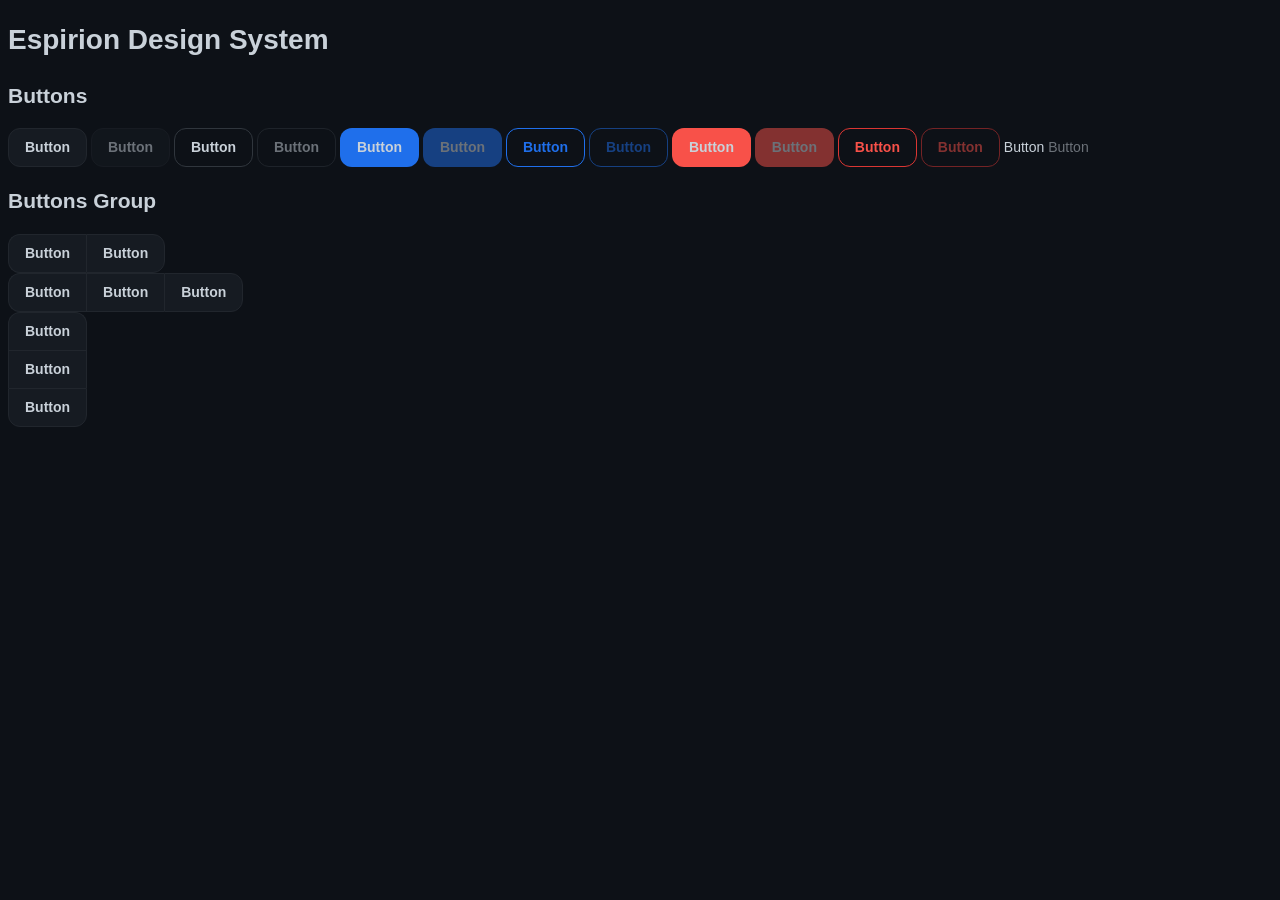
==== src/index.html @ dbdea5f7 "feat: add initial project structure with components and styles This commit introduces the initial pr" ====
<!DOCTYPE html>
<html lang="en">
  <head>
    <meta charset="UTF-8" />
    <meta name="viewport" content="width=device-width, initial-scale=1.0" />
    <title>Document</title>
    <link rel="stylesheet" href="style.css" />
    <script type="module" src="index.js"></script>
  </head>
  <body>
    <h1>Espirion Design System</h1>
    <h2>Buttons</h2>
    <esp-button variant="default">Button</esp-button>
    <esp-button variant="default" disabled>Button</esp-button>
    <esp-button variant="default" appearance="outlined">Button</esp-button>
    <esp-button variant="default" appearance="outlined" disabled
      >Button</esp-button
    >
    <esp-button variant="primary">Button</esp-button>
    <esp-button variant="primary" disabled>Button</esp-button>
    <esp-button variant="primary" appearance="outlined">Button</esp-button>
    <esp-button variant="primary" appearance="outlined" disabled
      >Button</esp-button
    >
    <esp-button variant="danger">Button</esp-button>
    <esp-button variant="danger" disabled>Button</esp-button>
    <esp-button variant="danger" appearance="outlined">Button</esp-button>
    <esp-button variant="danger" appearance="outlined" disabled
      >Button</esp-button
    >
    <esp-button variant="link">Button</esp-button>
    <esp-button variant="link" disabled>Button</esp-button>
    <h2>Buttons Group</h2>
    <esp-button-group orientation="horizontal">
      <esp-button variant="default">Button</esp-button>
      <esp-button variant="default">Button</esp-button>
    </esp-button-group>
    <esp-button-group orientation="horizontal">
      <esp-button variant="default">Button</esp-button>
      <esp-button variant="default">Button</esp-button>
      <esp-button variant="default">Button</esp-button>
    </esp-button-group>
    <esp-button-group orientation="vertical">
      <esp-button variant="default">Button</esp-button>
      <esp-button variant="default">Button</esp-button>
      <esp-button variant="default">Button</esp-button>
    </esp-button-group>
  </body>
</html>
---- src/style.css ----
/* GitHub Dark Theme for Espirion Design System */
:root {
  /* ===== Colors ===== */
  --esp-color-background: #0d1117; /* Canvas background */
  --esp-color-surface: #161b22; /* Surface cards/panels */
  --esp-color-text-primary: #c9d1d9; /* Primary text */
  --esp-color-text-secondary: #8b949e; /* Secondary text */
  --esp-color-text-placeholder: #484f58; /* Placeholder text */
  --esp-color-text-disabled: #484f58; /* Disabled text */
  --esp-color-primary: #1f6feb;
  --esp-color-error: #f85149;
  --esp-color-warning: #d29922;
  --esp-color-success: #238636;
  --esp-color-info: #58a6ff;
  --esp-color-border-default: #30363d;
  --esp-color-border-muted: #21262d;
  --esp-color-border-subtle: #161b22;
  --esp-color-border-primary: #1f6feb;
  --esp-color-border-danger: #da3633;
  --esp-color-border-success: #238636;
  --esp-color-border-warning: #9e6a03;
  --esp-color-border-info: #58a6ff;

  /* ===== Typography ===== */
  --esp-font-family: -apple-system, BlinkMacSystemFont, "Segoe UI", Helvetica,
    Arial, sans-serif;
  --esp-font-size-base: 14px;
  --esp-font-size-sm: 12px;
  --esp-font-size-lg: 18px;
  --esp-font-weight-normal: 400;
  --esp-font-weight-semibold: 600;
  --esp-line-height-base: 1.5;

  /* ===== Spacing ===== */
  --esp-spacing-xs: 4px;
  --esp-spacing-sm: 8px;
  --esp-spacing-md: 16px;
  --esp-spacing-lg: 24px;
  --esp-spacing-xl: 32px;

  /* ===== Borders & Radius ===== */
  --esp-border-radius-full: 624.9375rem; /* For pill-shaped elements */
  --esp-border-radius-lg: 0.75rem;
  --esp-border-radius-md: 0.375rem;
  --esp-border-radius-sm: 0.1875rem;

  --esp-border-width-thick: 0.125rem;
  --esp-border-width-thicker: 0.25rem;
  --esp-border-width-thin: 0.0625rem;

  --esp-outline-offset: -0.125rem;
  --esp-outline-width: 0.125rem;

  --esp-border-style: solid;

  /* ===== Shadows ===== */
  --esp-shadow-sm: 0 1px 0 rgb(27 31 36 / 0.04);
  --esp-shadow-md: 0 3px 6px rgb(140 149 159 / 0.15);
  --esp-shadow-lg: 0 8px 24px rgb(140 149 159 / 0.2);
}

body {
  background-color: var(--esp-color-background);
  color: var(--esp-color-text-primary);
  font-family: var(--esp-font-family);
  font-size: var(--esp-font-size-base);
  font-weight: var(--esp-font-weight-semibold);
  line-height: var(--esp-line-height-base);
}
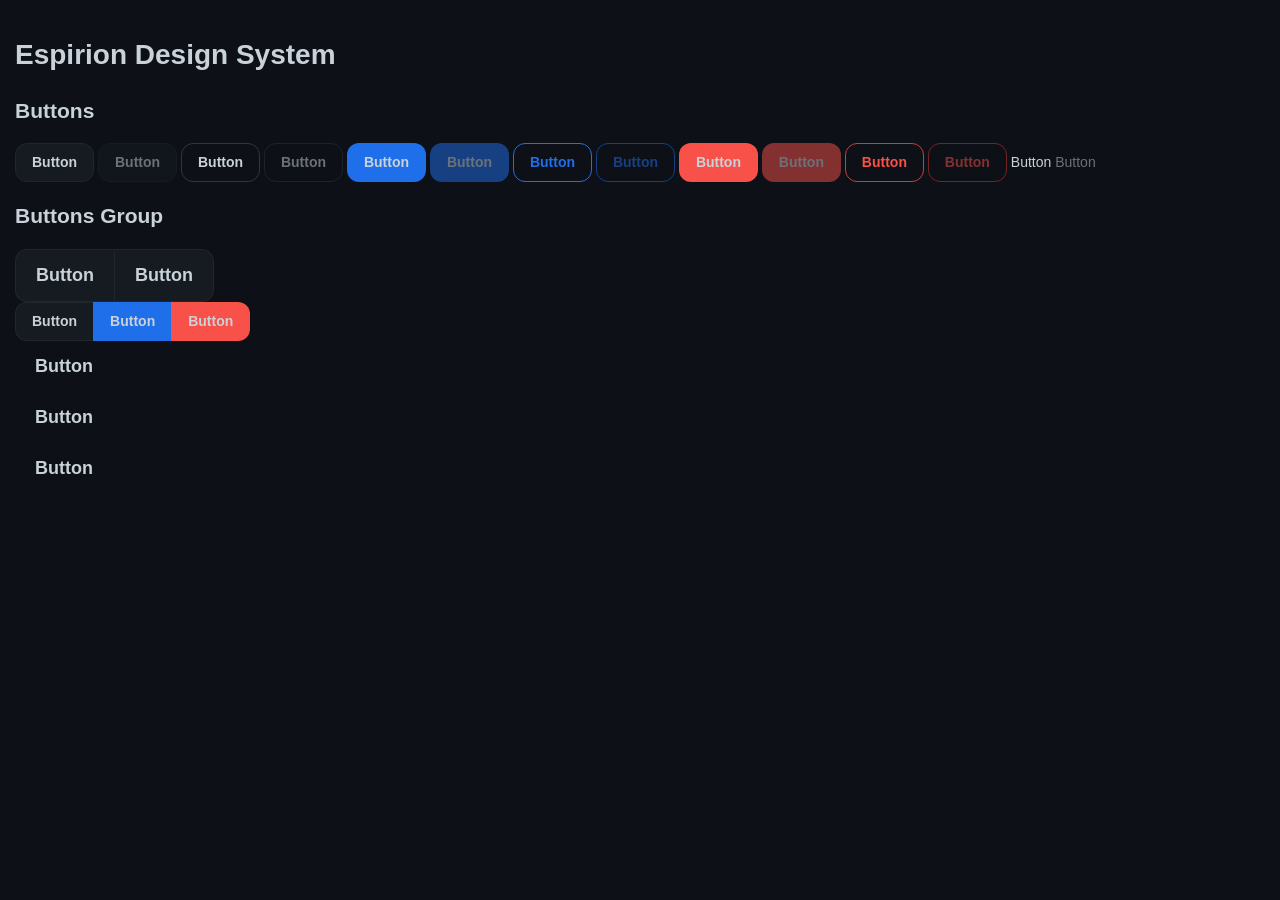
==== commit 39707e61: "style: adjust body styling and update button group attributes Update the body CSS to include margin " ====
--- a/src/index.html
+++ b/src/index.html
@@ -31,19 +31,19 @@
     <esp-button variant="link">Button</esp-button>
     <esp-button variant="link" disabled>Button</esp-button>
     <h2>Buttons Group</h2>
-    <esp-button-group orientation="horizontal">
+    <esp-button-group orientation="horizontal" size="lg">
       <esp-button variant="default">Button</esp-button>
       <esp-button variant="default">Button</esp-button>
     </esp-button-group>
     <esp-button-group orientation="horizontal">
       <esp-button variant="default">Button</esp-button>
-      <esp-button variant="default">Button</esp-button>
-      <esp-button variant="default">Button</esp-button>
+      <esp-button variant="primary">Button</esp-button>
+      <esp-button variant="danger">Button</esp-button>
     </esp-button-group>
-    <esp-button-group orientation="vertical">
-      <esp-button variant="default">Button</esp-button>
-      <esp-button variant="default">Button</esp-button>
-      <esp-button variant="default">Button</esp-button>
+    <esp-button-group orientation="vertical" size="lg" class="my-0">
+      <esp-button>Button</esp-button>
+      <esp-button>Button</esp-button>
+      <esp-button>Button</esp-button>
     </esp-button-group>
   </body>
 </html>
--- a/src/style.css
+++ b/src/style.css
@@ -66,4 +66,6 @@
   font-size: var(--esp-font-size-base);
   font-weight: var(--esp-font-weight-semibold);
   line-height: var(--esp-line-height-base);
-}
+  margin: 0px;
+  padding: 15px;
+}
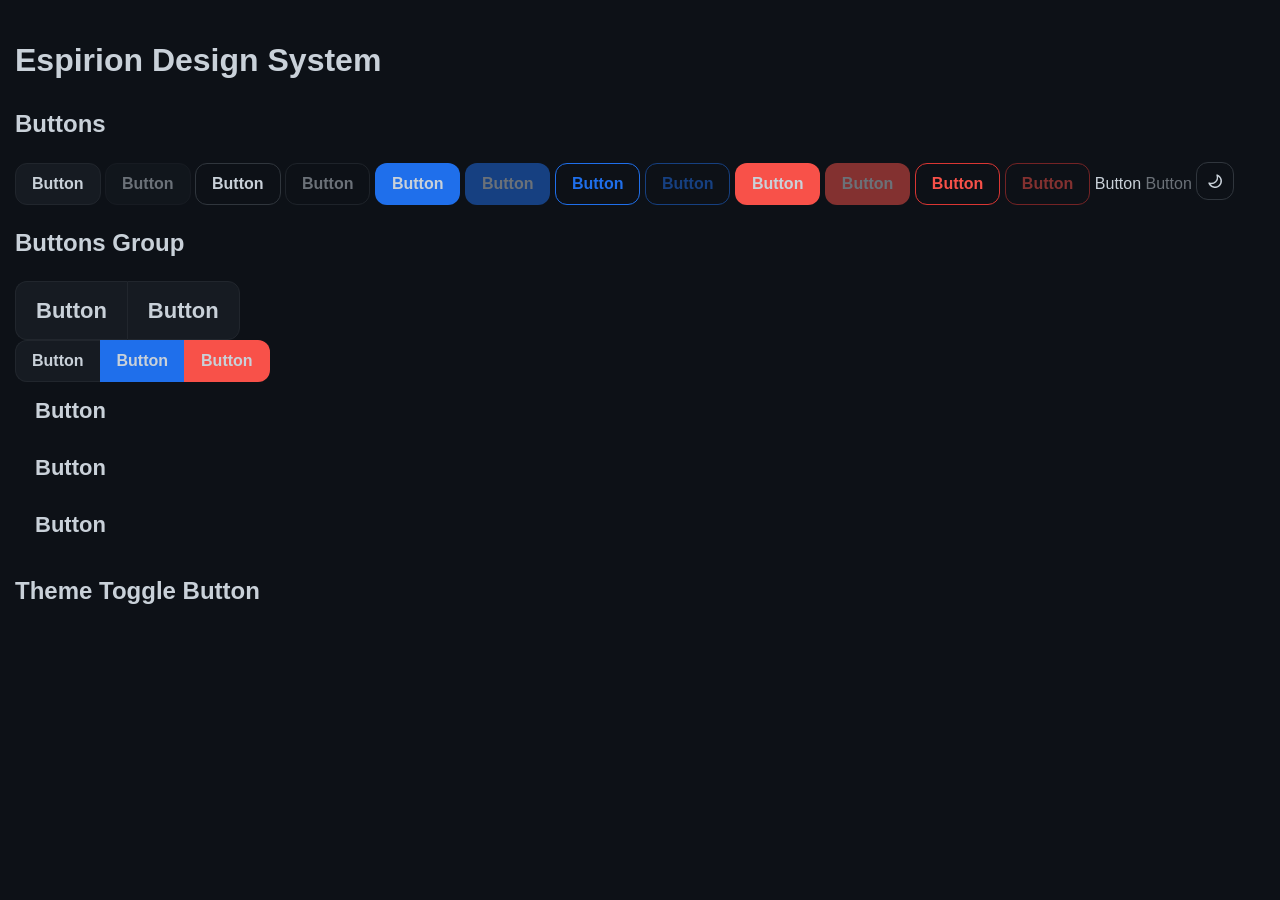
==== commit 269fd5ea: "feat: add theme toggle and update button styles Introduce theme toggle functionality and update butt" ====
--- a/src/index.html
+++ b/src/index.html
@@ -1,49 +1,72 @@
 <!DOCTYPE html>
-<html lang="en">
-  <head>
-    <meta charset="UTF-8" />
-    <meta name="viewport" content="width=device-width, initial-scale=1.0" />
-    <title>Document</title>
-    <link rel="stylesheet" href="style.css" />
-    <script type="module" src="index.js"></script>
-  </head>
-  <body>
-    <h1>Espirion Design System</h1>
-    <h2>Buttons</h2>
+<html lang="en" data-theme="github-dark">
+
+<head>
+  <meta charset="UTF-8" />
+  <meta name="viewport" content="width=device-width, initial-scale=1.0" />
+  <title>Document</title>
+  <link rel="stylesheet" href="style.css" />
+  <script type="module" src="index.js"></script>
+</head>
+
+<body>
+  <h1>Espirion Design System</h1>
+
+  <h2>Buttons</h2>
+  <esp-button variant="default">
+    Button
+    <esp-tooltip>Button</esp-tooltip>
+  </esp-button>
+  <esp-button variant="default" disabled>Button</esp-button>
+  <esp-button variant="default" appearance="outlined">Button<esp-tooltip
+      position="right">Button</esp-tooltip></esp-button>
+  <esp-button variant="default" appearance="outlined" disabled>Button<esp-tooltip
+      position="right">Button</esp-tooltip></esp-button>
+  <esp-button variant="primary">Button</esp-button>
+  <esp-button variant="primary" disabled>Button</esp-button>
+  <esp-button variant="primary" appearance="outlined">Button</esp-button>
+  <esp-button variant="primary" appearance="outlined" disabled>Button</esp-button>
+  <esp-button variant="danger">Button</esp-button>
+  <esp-button variant="danger" disabled>Button</esp-button>
+  <esp-button variant="danger" appearance="outlined">Button</esp-button>
+  <esp-button variant="danger" appearance="outlined" disabled>Button</esp-button>
+  <esp-button variant="link">Button <esp-tooltip position="bottom">Button</esp-tooltip></esp-button>
+  <esp-button variant="link" disabled>Button</esp-button>
+  <esp-button variant="default" class="p-2" appearance="outlined" id="theme-toggle">
+    <esp-icon name="moon"></esp-icon>
+    <!-- <esp-icon name="moon"></esp-icon> -->
+  </esp-button>
+
+  <h2>Buttons Group</h2>
+  <esp-button-group orientation="horizontal" size="lg">
     <esp-button variant="default">Button</esp-button>
-    <esp-button variant="default" disabled>Button</esp-button>
-    <esp-button variant="default" appearance="outlined">Button</esp-button>
-    <esp-button variant="default" appearance="outlined" disabled
-      >Button</esp-button
-    >
+    <esp-button variant="default">Button</esp-button>
+  </esp-button-group>
+  <esp-button-group orientation="horizontal">
+    <esp-button variant="default">Button</esp-button>
     <esp-button variant="primary">Button</esp-button>
-    <esp-button variant="primary" disabled>Button</esp-button>
-    <esp-button variant="primary" appearance="outlined">Button</esp-button>
-    <esp-button variant="primary" appearance="outlined" disabled
-      >Button</esp-button
-    >
     <esp-button variant="danger">Button</esp-button>
-    <esp-button variant="danger" disabled>Button</esp-button>
-    <esp-button variant="danger" appearance="outlined">Button</esp-button>
-    <esp-button variant="danger" appearance="outlined" disabled
-      >Button</esp-button
-    >
-    <esp-button variant="link">Button</esp-button>
-    <esp-button variant="link" disabled>Button</esp-button>
-    <h2>Buttons Group</h2>
-    <esp-button-group orientation="horizontal" size="lg">
-      <esp-button variant="default">Button</esp-button>
-      <esp-button variant="default">Button</esp-button>
-    </esp-button-group>
-    <esp-button-group orientation="horizontal">
-      <esp-button variant="default">Button</esp-button>
-      <esp-button variant="primary">Button</esp-button>
-      <esp-button variant="danger">Button</esp-button>
-    </esp-button-group>
-    <esp-button-group orientation="vertical" size="lg" class="my-0">
-      <esp-button>Button</esp-button>
-      <esp-button>Button</esp-button>
-      <esp-button>Button</esp-button>
-    </esp-button-group>
-  </body>
-</html>
+  </esp-button-group>
+  <esp-button-group orientation="vertical" size="lg" class="my-0">
+    <esp-button>Button</esp-button>
+    <esp-button>Button</esp-button>
+    <esp-button>Button</esp-button>
+  </esp-button-group>
+
+  <h2>Theme Toggle Button</h2>
+  <esp-theme-toggle></esp-theme-toggle>
+
+  <script>
+    const toggleButton = document.getElementById('theme-toggle');
+    const toggleButtonIcon = toggleButton.querySelector("esp-icon");
+    toggleButton.addEventListener("toggle", (event) => {
+      const root = document.documentElement;
+      const isDark = root.getAttribute('data-theme') === 'github-dark';
+
+      root.setAttribute('data-theme', isDark ? 'github-light' : 'github-dark');
+      toggleButtonIcon.setAttribute('name', isDark ? 'sun' : 'moon');
+    });
+  </script>
+</body>
+
+</html>
--- a/src/style.css
+++ b/src/style.css
@@ -1,10 +1,10 @@
 /* GitHub Dark Theme for Espirion Design System */
-:root {
+:root[data-theme="github-dark"] {
   /* ===== Colors ===== */
   --esp-color-background: #0d1117; /* Canvas background */
   --esp-color-surface: #161b22; /* Surface cards/panels */
   --esp-color-text-primary: #c9d1d9; /* Primary text */
-  --esp-color-text-secondary: #8b949e; /* Secondary text */
+  --esp-color-text-secondary: #c9d1d9; /* Secondary text */
   --esp-color-text-placeholder: #484f58; /* Placeholder text */
   --esp-color-text-disabled: #484f58; /* Disabled text */
   --esp-color-primary: #1f6feb;
@@ -14,7 +14,6 @@
   --esp-color-info: #58a6ff;
   --esp-color-border-default: #30363d;
   --esp-color-border-muted: #21262d;
-  --esp-color-border-subtle: #161b22;
   --esp-color-border-primary: #1f6feb;
   --esp-color-border-danger: #da3633;
   --esp-color-border-success: #238636;
@@ -24,9 +23,68 @@
   /* ===== Typography ===== */
   --esp-font-family: -apple-system, BlinkMacSystemFont, "Segoe UI", Helvetica,
     Arial, sans-serif;
-  --esp-font-size-base: 14px;
-  --esp-font-size-sm: 12px;
-  --esp-font-size-lg: 18px;
+  --esp-font-size-base: 16px;
+  --esp-font-size-sm: 14px;
+  --esp-font-size-lg: 22px;
+  --esp-font-weight-normal: 400;
+  --esp-font-weight-semibold: 600;
+  --esp-line-height-base: 1.5;
+
+  /* ===== Spacing ===== */
+  --esp-spacing-xs: 4px;
+  --esp-spacing-sm: 8px;
+  --esp-spacing-md: 16px;
+  --esp-spacing-lg: 24px;
+  --esp-spacing-xl: 32px;
+
+  /* ===== Borders & Radius ===== */
+  --esp-border-radius-full: 624.9375rem; /* For pill-shaped elements */
+  --esp-border-radius-lg: 0.75rem;
+  --esp-border-radius-md: 0.375rem;
+  --esp-border-radius-sm: 0.1875rem;
+
+  --esp-border-width-thick: 0.125rem;
+  --esp-border-width-thicker: 0.25rem;
+  --esp-border-width-thin: 0.0625rem;
+
+  --esp-outline-offset: -0.125rem;
+  --esp-outline-width: 0.125rem;
+
+  --esp-border-style: solid;
+
+  /* ===== Shadows ===== */
+  --esp-shadow-sm: 0 1px 0 rgb(27 31 36 / 0.04);
+  --esp-shadow-md: 0 3px 6px rgb(140 149 159 / 0.15);
+  --esp-shadow-lg: 0 8px 24px rgb(140 149 159 / 0.2);
+}
+
+:root[data-theme="github-light"] {
+  /* ===== Colors ===== */
+  --esp-color-background: #ffffff; /* Canvas background */
+  --esp-color-surface: #f6f8fa; /* Surface cards/panels */
+  --esp-color-text-primary: #24292f; /* Primary text */
+  --esp-color-text-secondary: #f6f8fa; /* Secondary text */
+  --esp-color-text-placeholder: #959da5; /* Placeholder text */
+  --esp-color-text-disabled: #d1d5da; /* Disabled text */
+  --esp-color-primary: #1f6feb;
+  --esp-color-error: #d73a49;
+  --esp-color-warning: #ffae42;
+  --esp-color-success: #238636;
+  --esp-color-info: #58a6ff;
+  --esp-color-border-default: #d0d7de;
+  --esp-color-border-muted: #e1e4e8;
+  --esp-color-border-primary: #1f6feb;
+  --esp-color-border-danger: #d73a49;
+  --esp-color-border-warning: #ffae42;
+  --esp-color-border-success: #238636;
+  --esp-color-border-info: #58a6ff;
+
+  /* ===== Typography ===== */
+  --esp-font-family: -apple-system, BlinkMacSystemFont, "Segoe UI", Helvetica,
+    Arial, sans-serif;
+  --esp-font-size-base: 16px;
+  --esp-font-size-sm: 14px;
+  --esp-font-size-lg: 22px;
   --esp-font-weight-normal: 400;
   --esp-font-weight-semibold: 600;
   --esp-line-height-base: 1.5;
@@ -68,4 +126,8 @@
   line-height: var(--esp-line-height-base);
   margin: 0px;
   padding: 15px;
-}+}
+
+.p-2 {
+  padding: 10px;
+}
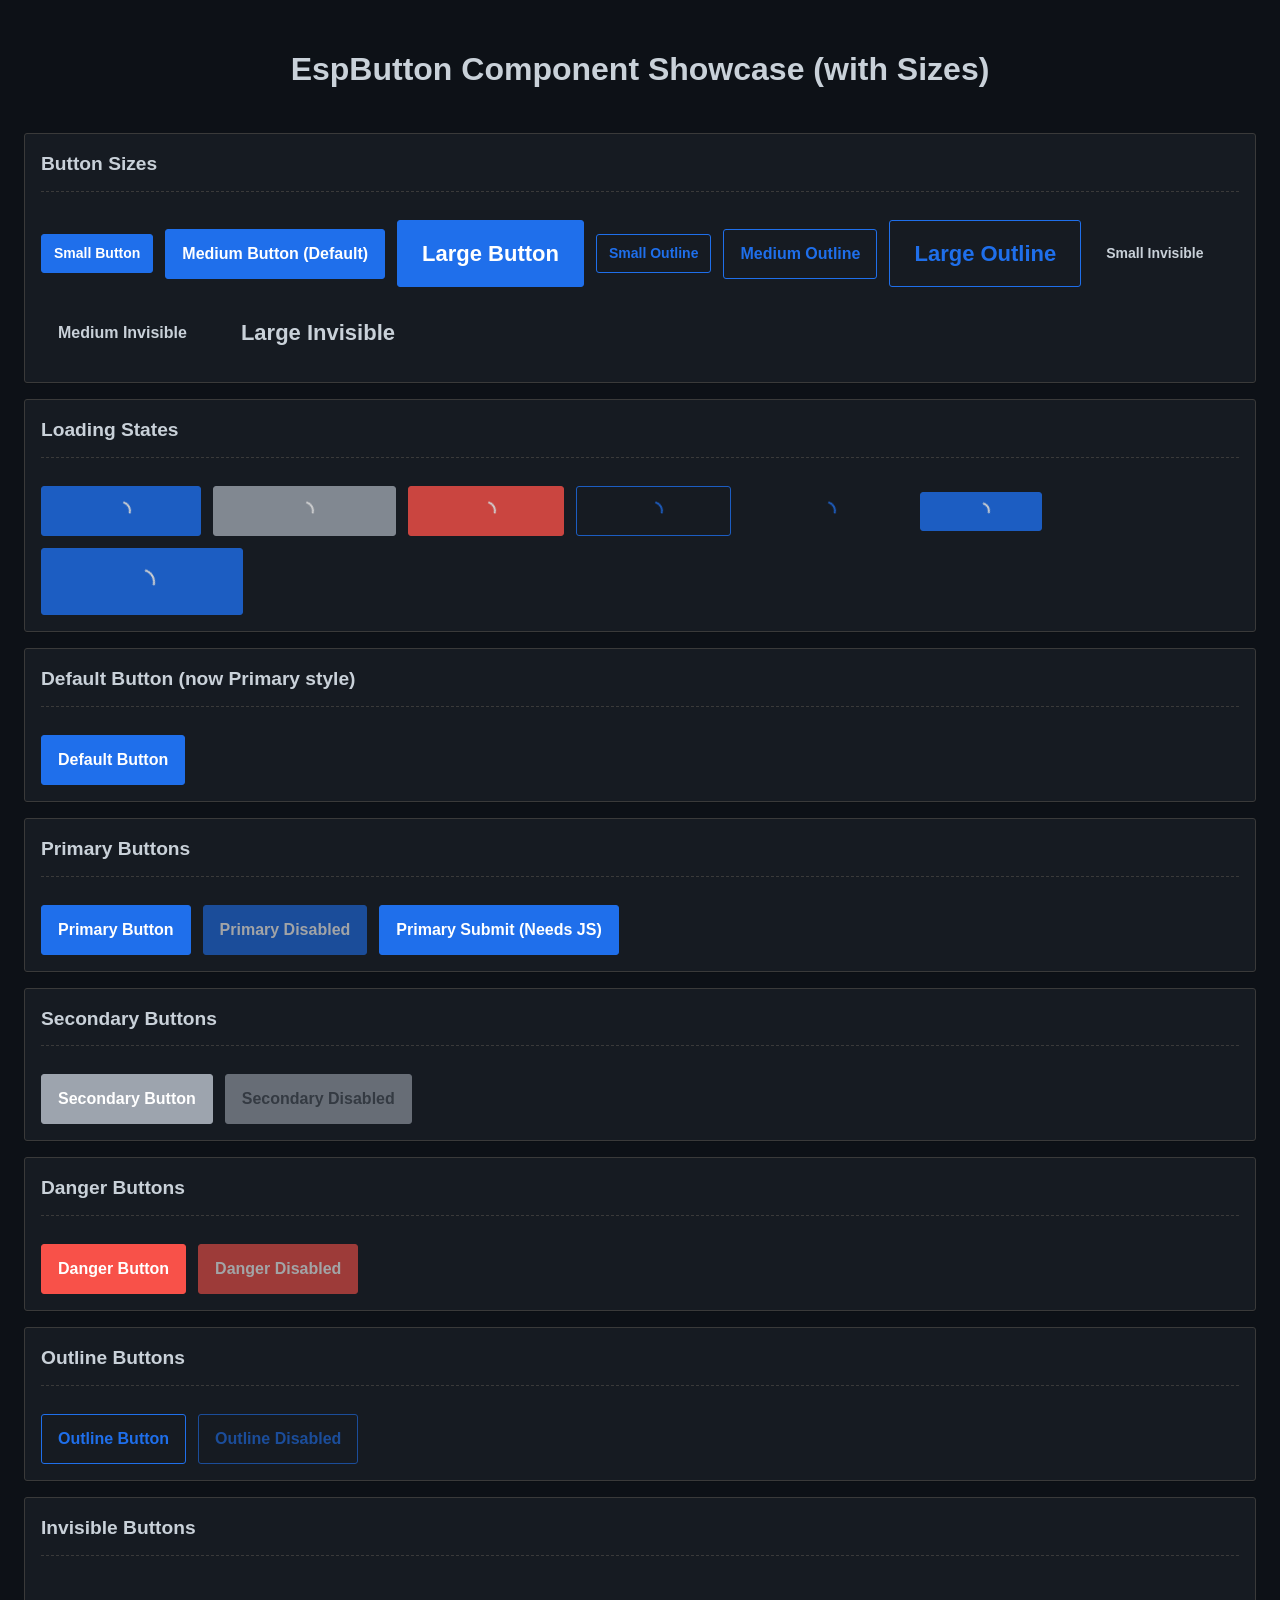
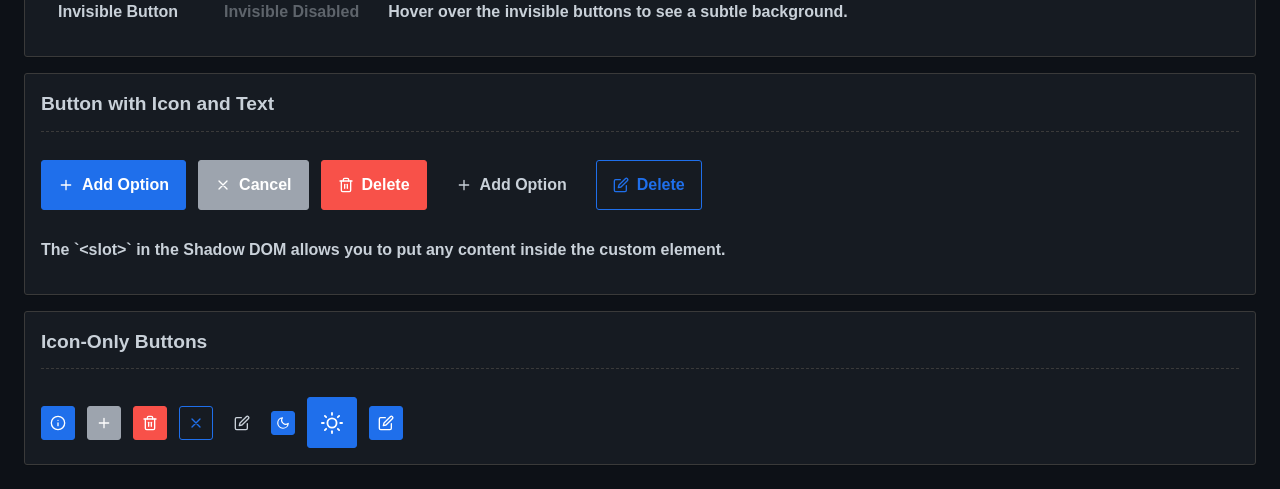
==== commit 68459777: "refactor: remove unused components and update index.html for improved button showcase" ====
--- a/src/index.html
+++ b/src/index.html
@@ -1,72 +1,166 @@
 <!DOCTYPE html>
-<html lang="en" data-theme="github-dark">
+<html lang="en">
+  <head>
+    <meta charset="UTF-8" />
+    <meta name="viewport" content="width=device-width, initial-scale=1.0" />
+    <title>EspButton Component Showcase (with Sizes)</title>
+    <link rel="stylesheet" href="style.css" />
+    <style>
+      body {
+        font-family: var(--esp-font-family);
+        padding: var(--esp-spacing-lg);
+        display: flex;
+        flex-direction: column;
+        gap: var(--esp-spacing-md);
+        background-color: var(--esp-color-background);
+      }
+      h1 {
+        color: var(--esp-color-text);
+        margin-bottom: var(--esp-spacing-lg);
+        text-align: center;
+      }
+      section {
+        background-color: var(--esp-color-surface);
+        border: 1px solid var(--esp-color-border);
+        padding: var(--esp-spacing-md);
+        border-radius: var(--esp-border-radius-sm);
+        display: flex;
+        gap: var(--esp-spacing-sm);
+        align-items: center;
+        flex-wrap: wrap;
+        box-shadow: var(--esp-shadow-sm);
+      }
+      section h2 {
+        width: 100%;
+        margin-top: 0;
+        color: var(--esp-color-text);
+        font-size: 1.2rem;
+        border-bottom: 1px dashed var(--esp-color-border);
+        padding-bottom: var(--esp-spacing-sm);
+        margin-bottom: var(--esp-spacing-md);
+      }
+    </style>
+  </head>
+  <body data-theme="dark">
+    <h1>EspButton Component Showcase (with Sizes)</h1>
 
-<head>
-  <meta charset="UTF-8" />
-  <meta name="viewport" content="width=device-width, initial-scale=1.0" />
-  <title>Document</title>
-  <link rel="stylesheet" href="style.css" />
-  <script type="module" src="index.js"></script>
-</head>
+    <section>
+      <h2>Button Sizes</h2>
+      <esp-button size="small">Small Button</esp-button>
+      <esp-button>Medium Button (Default)</esp-button>
+      <esp-button size="large">Large Button</esp-button>
+      <esp-button size="small" variant="outline">Small Outline</esp-button>
+      <esp-button variant="outline">Medium Outline</esp-button>
+      <esp-button size="large" variant="outline">Large Outline</esp-button>
+      <esp-button size="small" variant="invisible">Small Invisible</esp-button>
+      <esp-button variant="invisible">Medium Invisible</esp-button>
+      <esp-button size="large" variant="invisible">Large Invisible</esp-button>
+    </section>
 
-<body>
-  <h1>Espirion Design System</h1>
+    <section>
+      <h2>Loading States</h2>
+      <esp-button loading>Loading Primary</esp-button>
+      <esp-button loading variant="secondary">Loading Secondary</esp-button>
+      <esp-button loading variant="danger">Loading Danger</esp-button>
+      <esp-button loading variant="outline">Loading Outline</esp-button>
+      <esp-button loading variant="invisible">Loading Invisible</esp-button>
+      <esp-button loading size="small">Loading Small</esp-button>
+      <esp-button loading size="large">Loading Large</esp-button>
+    </section>
 
-  <h2>Buttons</h2>
-  <esp-button variant="default">
-    Button
-    <esp-tooltip>Button</esp-tooltip>
-  </esp-button>
-  <esp-button variant="default" disabled>Button</esp-button>
-  <esp-button variant="default" appearance="outlined">Button<esp-tooltip
-      position="right">Button</esp-tooltip></esp-button>
-  <esp-button variant="default" appearance="outlined" disabled>Button<esp-tooltip
-      position="right">Button</esp-tooltip></esp-button>
-  <esp-button variant="primary">Button</esp-button>
-  <esp-button variant="primary" disabled>Button</esp-button>
-  <esp-button variant="primary" appearance="outlined">Button</esp-button>
-  <esp-button variant="primary" appearance="outlined" disabled>Button</esp-button>
-  <esp-button variant="danger">Button</esp-button>
-  <esp-button variant="danger" disabled>Button</esp-button>
-  <esp-button variant="danger" appearance="outlined">Button</esp-button>
-  <esp-button variant="danger" appearance="outlined" disabled>Button</esp-button>
-  <esp-button variant="link">Button <esp-tooltip position="bottom">Button</esp-tooltip></esp-button>
-  <esp-button variant="link" disabled>Button</esp-button>
-  <esp-button variant="default" class="p-2" appearance="outlined" id="theme-toggle">
-    <esp-icon name="moon"></esp-icon>
-    <!-- <esp-icon name="moon"></esp-icon> -->
-  </esp-button>
+    <section>
+      <h2>Default Button (now Primary style)</h2>
+      <esp-button>Default Button</esp-button>
+    </section>
 
-  <h2>Buttons Group</h2>
-  <esp-button-group orientation="horizontal" size="lg">
-    <esp-button variant="default">Button</esp-button>
-    <esp-button variant="default">Button</esp-button>
-  </esp-button-group>
-  <esp-button-group orientation="horizontal">
-    <esp-button variant="default">Button</esp-button>
-    <esp-button variant="primary">Button</esp-button>
-    <esp-button variant="danger">Button</esp-button>
-  </esp-button-group>
-  <esp-button-group orientation="vertical" size="lg" class="my-0">
-    <esp-button>Button</esp-button>
-    <esp-button>Button</esp-button>
-    <esp-button>Button</esp-button>
-  </esp-button-group>
+    <section>
+      <h2>Primary Buttons</h2>
+      <esp-button variant="primary">Primary Button</esp-button>
+      <esp-button variant="primary" disabled>Primary Disabled</esp-button>
+      <esp-button variant="primary" type="submit"
+        >Primary Submit (Needs JS)</esp-button
+      >
+    </section>
 
-  <h2>Theme Toggle Button</h2>
-  <esp-theme-toggle></esp-theme-toggle>
+    <section>
+      <h2>Secondary Buttons</h2>
+      <esp-button variant="secondary">Secondary Button</esp-button>
+      <esp-button variant="secondary" disabled>Secondary Disabled</esp-button>
+    </section>
 
-  <script>
-    const toggleButton = document.getElementById('theme-toggle');
-    const toggleButtonIcon = toggleButton.querySelector("esp-icon");
-    toggleButton.addEventListener("toggle", (event) => {
-      const root = document.documentElement;
-      const isDark = root.getAttribute('data-theme') === 'github-dark';
+    <section>
+      <h2>Danger Buttons</h2>
+      <esp-button variant="danger">Danger Button</esp-button>
+      <esp-button variant="danger" disabled>Danger Disabled</esp-button>
+    </section>
 
-      root.setAttribute('data-theme', isDark ? 'github-light' : 'github-dark');
-      toggleButtonIcon.setAttribute('name', isDark ? 'sun' : 'moon');
-    });
-  </script>
-</body>
+    <section>
+      <h2>Outline Buttons</h2>
+      <esp-button variant="outline">Outline Button</esp-button>
+      <esp-button variant="outline" disabled>Outline Disabled</esp-button>
+    </section>
 
-</html>+    <section>
+      <h2>Invisible Buttons</h2>
+      <esp-button variant="invisible">Invisible Button</esp-button>
+      <esp-button variant="invisible" disabled>Invisible Disabled</esp-button>
+      <p>Hover over the invisible buttons to see a subtle background.</p>
+    </section>
+
+    <section>
+      <h2>Button with Icon and Text</h2>
+      <esp-button variant="primary">
+        <esp-icon name="plus"></esp-icon> Add Option
+      </esp-button>
+      <esp-button variant="secondary">
+        <esp-icon name="cancel"></esp-icon> Cancel
+      </esp-button>
+      <esp-button variant="danger">
+        <esp-icon name="trash"></esp-icon> Delete
+      </esp-button>
+      <esp-button variant="invisible">
+        <esp-icon name="plus"></esp-icon> Add Option
+      </esp-button>
+      <esp-button variant="outline">
+        <esp-icon name="edit"></esp-icon>
+        Delete
+      </esp-button>
+
+      <p>
+        The `&lt;slot&gt;` in the Shadow DOM allows you to put any content
+        inside the custom element.
+      </p>
+    </section>
+
+    <section>
+      <h2>Icon-Only Buttons</h2>
+      <esp-button>
+        <esp-icon name="info" aria-label="Information"></esp-icon>
+      </esp-button>
+      <esp-button variant="secondary">
+        <esp-icon name="plus"></esp-icon>
+      </esp-button>
+      <esp-button variant="danger">
+        <esp-icon name="trash"></esp-icon>
+      </esp-button>
+      <esp-button variant="outline">
+        <esp-icon name="cancel"></esp-icon>
+      </esp-button>
+      <esp-button variant="invisible">
+        <esp-icon name="edit"></esp-icon>
+      </esp-button>
+      <esp-button size="small">
+        <esp-icon name="moon"></esp-icon>
+      </esp-button>
+      <esp-button size="large">
+        <esp-icon name="sun"></esp-icon>
+      </esp-button>
+      <esp-button>
+        <esp-icon name="edit"></esp-icon>
+      </esp-button>
+    </section>
+
+    <script type="module" src="../src/components/esp-button.js"></script>
+    <script type="module" src="../src/components/esp-icon.js"></script>
+  </body>
+</html>
--- a/src/style.css
+++ b/src/style.css
@@ -1,24 +1,27 @@
-/* GitHub Dark Theme for Espirion Design System */
-:root[data-theme="github-dark"] {
-  /* ===== Colors ===== */
-  --esp-color-background: #0d1117; /* Canvas background */
-  --esp-color-surface: #161b22; /* Surface cards/panels */
-  --esp-color-text-primary: #c9d1d9; /* Primary text */
-  --esp-color-text-secondary: #c9d1d9; /* Secondary text */
-  --esp-color-text-placeholder: #484f58; /* Placeholder text */
-  --esp-color-text-disabled: #484f58; /* Disabled text */
-  --esp-color-primary: #1f6feb;
-  --esp-color-error: #f85149;
-  --esp-color-warning: #d29922;
-  --esp-color-success: #238636;
-  --esp-color-info: #58a6ff;
-  --esp-color-border-default: #30363d;
-  --esp-color-border-muted: #21262d;
-  --esp-color-border-primary: #1f6feb;
-  --esp-color-border-danger: #da3633;
-  --esp-color-border-success: #238636;
-  --esp-color-border-warning: #9e6a03;
-  --esp-color-border-info: #58a6ff;
+:root {
+  /* Colors - Light Theme */
+  --esp-color-accent: #1f6feb;
+  --esp-color-primary: var(--esp-color-accent);
+  --esp-color-primary-dark: color-mix(in srgb, var(--esp-color-primary), #0d1117 20%);
+  --esp-color-secondary: #6c757d;
+  --esp-color-secondary-dark: color-mix(in srgb, var(--esp-color-secondary), #0d1117 20%);
+  --esp-color-danger: #d73a49;
+  --esp-color-danger-dark: color-mix(in srgb, var(--esp-color-danger), #0d1117 20%);
+
+  --esp-color-text: #212529;
+  --esp-color-text-disabled: #d1d5da;
+  --esp-color-white: #ffffff;
+  --esp-color-background: #f8f9fa;
+  --esp-color-surface: #ffffff;
+  --esp-color-border: #d0d7de;
+  --esp-color-hover-light: color-mix(in srgb, var(--esp-color-background), #0d1117 3%);
+
+  /* Ripple Colors */
+  --esp-color-ripple-on-dark: rgba(255, 255, 255, 0.7);
+  /* White ripple for buttons with dark backgrounds */
+  --esp-color-ripple-on-light: rgba(0, 0, 0, 0.1);
+  /* Black ripple for buttons with light/transparent backgrounds */
+
 
   /* ===== Typography ===== */
   --esp-font-family: -apple-system, BlinkMacSystemFont, "Segoe UI", Helvetica,
@@ -31,14 +34,17 @@
   --esp-line-height-base: 1.5;
 
   /* ===== Spacing ===== */
-  --esp-spacing-xs: 4px;
-  --esp-spacing-sm: 8px;
+  --esp-spacing-xxs: 4px;
+  /* A very small spacing unit */
+  --esp-spacing-xs: 8px;
+  --esp-spacing-sm: 12px;
   --esp-spacing-md: 16px;
   --esp-spacing-lg: 24px;
   --esp-spacing-xl: 32px;
 
   /* ===== Borders & Radius ===== */
-  --esp-border-radius-full: 624.9375rem; /* For pill-shaped elements */
+  --esp-border-radius-full: 624.9375rem;
+  /* For pill-shaped elements */
   --esp-border-radius-lg: 0.75rem;
   --esp-border-radius-md: 0.375rem;
   --esp-border-radius-sm: 0.1875rem;
@@ -52,64 +58,8 @@
 
   --esp-border-style: solid;
 
-  /* ===== Shadows ===== */
-  --esp-shadow-sm: 0 1px 0 rgb(27 31 36 / 0.04);
-  --esp-shadow-md: 0 3px 6px rgb(140 149 159 / 0.15);
-  --esp-shadow-lg: 0 8px 24px rgb(140 149 159 / 0.2);
-}
-
-:root[data-theme="github-light"] {
-  /* ===== Colors ===== */
-  --esp-color-background: #ffffff; /* Canvas background */
-  --esp-color-surface: #f6f8fa; /* Surface cards/panels */
-  --esp-color-text-primary: #24292f; /* Primary text */
-  --esp-color-text-secondary: #f6f8fa; /* Secondary text */
-  --esp-color-text-placeholder: #959da5; /* Placeholder text */
-  --esp-color-text-disabled: #d1d5da; /* Disabled text */
-  --esp-color-primary: #1f6feb;
-  --esp-color-error: #d73a49;
-  --esp-color-warning: #ffae42;
-  --esp-color-success: #238636;
-  --esp-color-info: #58a6ff;
-  --esp-color-border-default: #d0d7de;
-  --esp-color-border-muted: #e1e4e8;
-  --esp-color-border-primary: #1f6feb;
-  --esp-color-border-danger: #d73a49;
-  --esp-color-border-warning: #ffae42;
-  --esp-color-border-success: #238636;
-  --esp-color-border-info: #58a6ff;
-
-  /* ===== Typography ===== */
-  --esp-font-family: -apple-system, BlinkMacSystemFont, "Segoe UI", Helvetica,
-    Arial, sans-serif;
-  --esp-font-size-base: 16px;
-  --esp-font-size-sm: 14px;
-  --esp-font-size-lg: 22px;
-  --esp-font-weight-normal: 400;
-  --esp-font-weight-semibold: 600;
-  --esp-line-height-base: 1.5;
-
-  /* ===== Spacing ===== */
-  --esp-spacing-xs: 4px;
-  --esp-spacing-sm: 8px;
-  --esp-spacing-md: 16px;
-  --esp-spacing-lg: 24px;
-  --esp-spacing-xl: 32px;
-
-  /* ===== Borders & Radius ===== */
-  --esp-border-radius-full: 624.9375rem; /* For pill-shaped elements */
-  --esp-border-radius-lg: 0.75rem;
-  --esp-border-radius-md: 0.375rem;
-  --esp-border-radius-sm: 0.1875rem;
-
-  --esp-border-width-thick: 0.125rem;
-  --esp-border-width-thicker: 0.25rem;
-  --esp-border-width-thin: 0.0625rem;
-
-  --esp-outline-offset: -0.125rem;
-  --esp-outline-width: 0.125rem;
-
-  --esp-border-style: solid;
+  /* Transitions */
+  --esp-transition-ease: all 0.2s ease-in-out;
 
   /* ===== Shadows ===== */
   --esp-shadow-sm: 0 1px 0 rgb(27 31 36 / 0.04);
@@ -117,9 +67,50 @@
   --esp-shadow-lg: 0 8px 24px rgb(140 149 159 / 0.2);
 }
 
+/* Dark Theme Overrides */
+body[data-theme="dark"] {
+  /* Colors */
+  --esp-color-background: #0d1117;
+  /* Very dark grey background */
+  --esp-color-surface: #161b22;
+  /* Slightly lighter dark grey for elevated elements */
+  --esp-color-text: #c9d1d9;
+  --esp-color-text-disabled: #484f58;
+  /* Light off-white text for readability */
+
+  /* Primary/Accent color can often stay the same or be slightly adjusted */
+  --esp-color-primary: var(--esp-color-accent);
+  --esp-color-primary-dark: color-mix(in srgb, var(--esp-color-primary), var(--esp-color-background) 10%);
+  /* Less darkening needed on dark background */
+
+  --esp-color-secondary: #9da4ae;
+  /* Lighter grey for secondary elements on dark background */
+  --esp-color-secondary-dark: color-mix(in srgb, var(--esp-color-secondary), var(--esp-color-background) 10%);
+
+  --esp-color-danger: #f85149;
+  /* A slightly warmer red that stands out well on dark */
+  --esp-color-danger-dark: color-mix(in srgb, var(--esp-color-danger), var(--esp-color-background) 10%);
+
+  --esp-color-border: #3a3a3a;
+  /* Darker, subtle border */
+  --esp-color-hover-light: color-mix(in srgb, var(--esp-color-background), var(--esp-color-background) 5%);
+  /* Slightly lighten on hover for dark theme */
+
+  /* Ripple Colors (adjusted for dark theme visibility) */
+  --esp-color-ripple-on-dark: rgba(255, 255, 255, 0.6);
+  /* Still a light ripple on dark buttons */
+  --esp-color-ripple-on-light: rgba(255, 255, 255, 0.1);
+  /* Light ripple on dark transparent/outline buttons */
+
+  /* Shadows (Adjusted for dark theme - typically softer and less opaque) */
+  --esp-shadow-sm: 0 1px 0 rgba(0, 0, 0, 0.12);
+  --esp-shadow-md: 0 3px 6px rgba(0, 0, 0, 0.3);
+  --esp-shadow-lg: 0 8px 24px rgba(0, 0, 0, 0.6);
+}
+
 body {
   background-color: var(--esp-color-background);
-  color: var(--esp-color-text-primary);
+  color: var(--esp-color-text);
   font-family: var(--esp-font-family);
   font-size: var(--esp-font-size-base);
   font-weight: var(--esp-font-weight-semibold);
@@ -130,4 +121,4 @@
 
 .p-2 {
   padding: 10px;
-}
+}
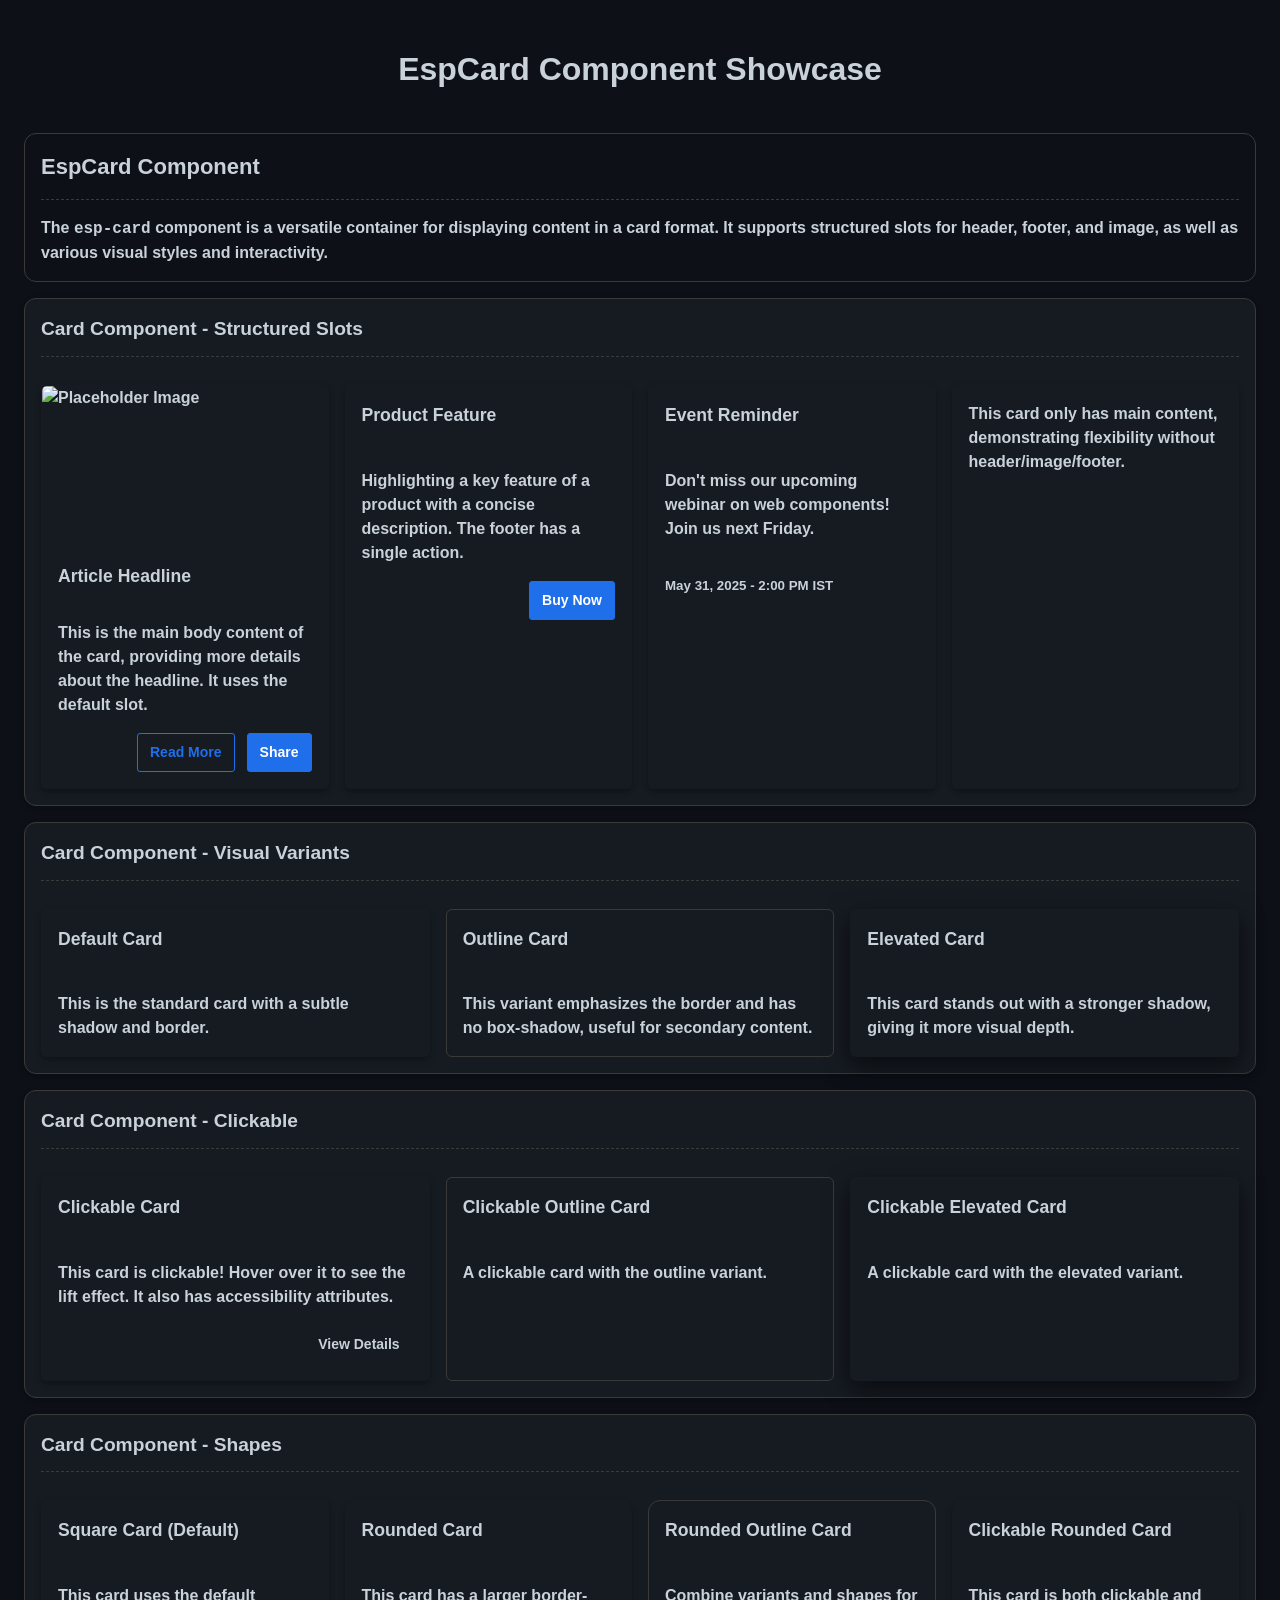
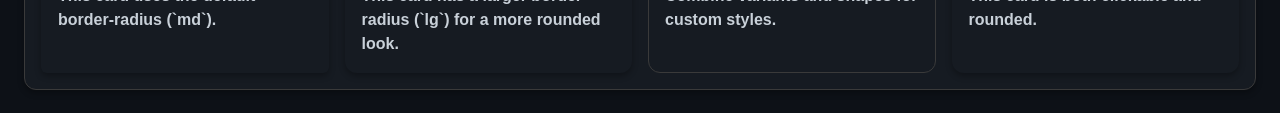
==== commit 4244ca99: "feat: create button showcase page with loading states, sizes, and card components" ====
--- a/src/index.html
+++ b/src/index.html
@@ -3,164 +3,175 @@
   <head>
     <meta charset="UTF-8" />
     <meta name="viewport" content="width=device-width, initial-scale=1.0" />
-    <title>EspButton Component Showcase (with Sizes)</title>
+    <title>EspButton & EspCard Component Showcase</title>
     <link rel="stylesheet" href="style.css" />
     <style>
       body {
-        font-family: var(--esp-font-family);
-        padding: var(--esp-spacing-lg);
         display: flex;
         flex-direction: column;
         gap: var(--esp-spacing-md);
-        background-color: var(--esp-color-background);
       }
-      h1 {
+
+      /* Styles for card grids within the section to give them space */
+      .card-grid {
+        display: grid;
+        grid-template-columns: repeat(auto-fit, minmax(280px, 1fr));
+        gap: var(--esp-spacing-md);
+        width: 100%;
+      }
+      /* Styling for content *inside* esp-card (optional, for examples) */
+      esp-card h3 {
+        margin-top: 0;
+        margin-bottom: var(--esp-spacing-xs);
         color: var(--esp-color-text);
-        margin-bottom: var(--esp-spacing-lg);
-        text-align: center;
       }
-      section {
-        background-color: var(--esp-color-surface);
-        border: 1px solid var(--esp-color-border);
-        padding: var(--esp-spacing-md);
-        border-radius: var(--esp-border-radius-sm);
-        display: flex;
-        gap: var(--esp-spacing-sm);
-        align-items: center;
-        flex-wrap: wrap;
-        box-shadow: var(--esp-shadow-sm);
+      esp-card p {
+        margin-top: 0;
+        margin-bottom: 0;
       }
-      section h2 {
-        width: 100%;
-        margin-top: 0;
-        color: var(--esp-color-text);
-        font-size: 1.2rem;
-        border-bottom: 1px dashed var(--esp-color-border);
-        padding-bottom: var(--esp-spacing-sm);
-        margin-bottom: var(--esp-spacing-md);
+      /* Ensure image in card fits its container */
+      esp-card img {
+        max-width: 100%;
+        height: auto;
+        display: block;
       }
     </style>
   </head>
   <body data-theme="dark">
-    <h1>EspButton Component Showcase (with Sizes)</h1>
+    <h1 class="text-align-center">EspCard Component Showcase</h1>
 
+    <esp-card shape="rounded" variant="outline">
+      <h2 slot="header" class="section-header border-bottom-dashed">
+        EspCard Component
+      </h2>
+      <p>
+        The <code>esp-card</code> component is a versatile container for
+        displaying content in a card format. It supports structured slots for
+        header, footer, and image, as well as various visual styles and
+        interactivity.
+      </p>
+    </esp-card>
     <section>
-      <h2>Button Sizes</h2>
-      <esp-button size="small">Small Button</esp-button>
-      <esp-button>Medium Button (Default)</esp-button>
-      <esp-button size="large">Large Button</esp-button>
-      <esp-button size="small" variant="outline">Small Outline</esp-button>
-      <esp-button variant="outline">Medium Outline</esp-button>
-      <esp-button size="large" variant="outline">Large Outline</esp-button>
-      <esp-button size="small" variant="invisible">Small Invisible</esp-button>
-      <esp-button variant="invisible">Medium Invisible</esp-button>
-      <esp-button size="large" variant="invisible">Large Invisible</esp-button>
+      <h2>Card Component - Structured Slots</h2>
+      <div class="card-grid">
+        <esp-card>
+          <img
+            slot="image"
+            src="https://img.daisyui.com/images/stock/photo-1606107557195-0e29a4b5b4aa.webp"
+            alt="Placeholder Image"
+          />
+          <h3 slot="header" class="mb-0">Article Headline</h3>
+          <p>
+            This is the main body content of the card, providing more details
+            about the headline. It uses the default slot.
+          </p>
+          <div slot="footer">
+            <esp-button size="small" variant="outline">Read More</esp-button>
+            <esp-button size="small" variant="primary">Share</esp-button>
+          </div>
+        </esp-card>
+        <esp-card>
+          <h3 slot="header">Product Feature</h3>
+          <p>
+            Highlighting a key feature of a product with a concise description.
+            The footer has a single action.
+          </p>
+          <div slot="footer">
+            <esp-button size="small" variant="primary">Buy Now</esp-button>
+          </div>
+        </esp-card>
+        <esp-card>
+          <h3 slot="header">Event Reminder</h3>
+          <p>
+            Don't miss our upcoming webinar on web components! Join us next
+            Friday.
+          </p>
+          <p>
+            <small>May 31, 2025 - 2:00 PM IST</small>
+          </p>
+        </esp-card>
+        <esp-card>
+          <p>
+            This card only has main content, demonstrating flexibility without
+            header/image/footer.
+          </p>
+        </esp-card>
+      </div>
     </section>
 
     <section>
-      <h2>Loading States</h2>
-      <esp-button loading>Loading Primary</esp-button>
-      <esp-button loading variant="secondary">Loading Secondary</esp-button>
-      <esp-button loading variant="danger">Loading Danger</esp-button>
-      <esp-button loading variant="outline">Loading Outline</esp-button>
-      <esp-button loading variant="invisible">Loading Invisible</esp-button>
-      <esp-button loading size="small">Loading Small</esp-button>
-      <esp-button loading size="large">Loading Large</esp-button>
+      <h2>Card Component - Visual Variants</h2>
+      <div class="card-grid">
+        <esp-card>
+          <h3 slot="header">Default Card</h3>
+          <p>This is the standard card with a subtle shadow and border.</p>
+        </esp-card>
+        <esp-card variant="outline">
+          <h3 slot="header">Outline Card</h3>
+          <p>
+            This variant emphasizes the border and has no box-shadow, useful for
+            secondary content.
+          </p>
+        </esp-card>
+        <esp-card variant="elevated">
+          <h3 slot="header">Elevated Card</h3>
+          <p>
+            This card stands out with a stronger shadow, giving it more visual
+            depth.
+          </p>
+        </esp-card>
+      </div>
     </section>
 
     <section>
-      <h2>Default Button (now Primary style)</h2>
-      <esp-button>Default Button</esp-button>
+      <h2>Card Component - Clickable</h2>
+      <div class="card-grid">
+        <esp-card clickable>
+          <h3 slot="header">Clickable Card</h3>
+          <p>
+            This card is clickable! Hover over it to see the lift effect. It
+            also has accessibility attributes.
+          </p>
+          <div slot="footer">
+            <esp-button size="small" variant="invisible"
+              >View Details</esp-button
+            >
+          </div>
+        </esp-card>
+        <esp-card clickable variant="outline">
+          <h3 slot="header">Clickable Outline Card</h3>
+          <p>A clickable card with the outline variant.</p>
+        </esp-card>
+        <esp-card clickable variant="elevated">
+          <h3 slot="header">Clickable Elevated Card</h3>
+          <p>A clickable card with the elevated variant.</p>
+        </esp-card>
+      </div>
     </section>
 
     <section>
-      <h2>Primary Buttons</h2>
-      <esp-button variant="primary">Primary Button</esp-button>
-      <esp-button variant="primary" disabled>Primary Disabled</esp-button>
-      <esp-button variant="primary" type="submit"
-        >Primary Submit (Needs JS)</esp-button
-      >
+      <h2>Card Component - Shapes</h2>
+      <div class="card-grid">
+        <esp-card>
+          <h3 slot="header">Square Card (Default)</h3>
+          <p>This card uses the default border-radius (`md`).</p>
+        </esp-card>
+        <esp-card shape="rounded">
+          <h3 slot="header">Rounded Card</h3>
+          <p>
+            This card has a larger border-radius (`lg`) for a more rounded look.
+          </p>
+        </esp-card>
+        <esp-card variant="outline" shape="rounded">
+          <h3 slot="header">Rounded Outline Card</h3>
+          <p>Combine variants and shapes for custom styles.</p>
+        </esp-card>
+        <esp-card clickable shape="rounded">
+          <h3 slot="header">Clickable Rounded Card</h3>
+          <p>This card is both clickable and rounded.</p>
+        </esp-card>
+      </div>
     </section>
-
-    <section>
-      <h2>Secondary Buttons</h2>
-      <esp-button variant="secondary">Secondary Button</esp-button>
-      <esp-button variant="secondary" disabled>Secondary Disabled</esp-button>
-    </section>
-
-    <section>
-      <h2>Danger Buttons</h2>
-      <esp-button variant="danger">Danger Button</esp-button>
-      <esp-button variant="danger" disabled>Danger Disabled</esp-button>
-    </section>
-
-    <section>
-      <h2>Outline Buttons</h2>
-      <esp-button variant="outline">Outline Button</esp-button>
-      <esp-button variant="outline" disabled>Outline Disabled</esp-button>
-    </section>
-
-    <section>
-      <h2>Invisible Buttons</h2>
-      <esp-button variant="invisible">Invisible Button</esp-button>
-      <esp-button variant="invisible" disabled>Invisible Disabled</esp-button>
-      <p>Hover over the invisible buttons to see a subtle background.</p>
-    </section>
-
-    <section>
-      <h2>Button with Icon and Text</h2>
-      <esp-button variant="primary">
-        <esp-icon name="plus"></esp-icon> Add Option
-      </esp-button>
-      <esp-button variant="secondary">
-        <esp-icon name="cancel"></esp-icon> Cancel
-      </esp-button>
-      <esp-button variant="danger">
-        <esp-icon name="trash"></esp-icon> Delete
-      </esp-button>
-      <esp-button variant="invisible">
-        <esp-icon name="plus"></esp-icon> Add Option
-      </esp-button>
-      <esp-button variant="outline">
-        <esp-icon name="edit"></esp-icon>
-        Delete
-      </esp-button>
-
-      <p>
-        The `&lt;slot&gt;` in the Shadow DOM allows you to put any content
-        inside the custom element.
-      </p>
-    </section>
-
-    <section>
-      <h2>Icon-Only Buttons</h2>
-      <esp-button>
-        <esp-icon name="info" aria-label="Information"></esp-icon>
-      </esp-button>
-      <esp-button variant="secondary">
-        <esp-icon name="plus"></esp-icon>
-      </esp-button>
-      <esp-button variant="danger">
-        <esp-icon name="trash"></esp-icon>
-      </esp-button>
-      <esp-button variant="outline">
-        <esp-icon name="cancel"></esp-icon>
-      </esp-button>
-      <esp-button variant="invisible">
-        <esp-icon name="edit"></esp-icon>
-      </esp-button>
-      <esp-button size="small">
-        <esp-icon name="moon"></esp-icon>
-      </esp-button>
-      <esp-button size="large">
-        <esp-icon name="sun"></esp-icon>
-      </esp-button>
-      <esp-button>
-        <esp-icon name="edit"></esp-icon>
-      </esp-button>
-    </section>
-
-    <script type="module" src="../src/components/esp-button.js"></script>
-    <script type="module" src="../src/components/esp-icon.js"></script>
+    <script type="module" src="index.js"></script>
   </body>
 </html>
--- a/src/style.css
+++ b/src/style.css
@@ -5,14 +5,14 @@
   --esp-color-primary-dark: color-mix(in srgb, var(--esp-color-primary), #0d1117 20%);
   --esp-color-secondary: #6c757d;
   --esp-color-secondary-dark: color-mix(in srgb, var(--esp-color-secondary), #0d1117 20%);
-  --esp-color-danger: #d73a49;
-  --esp-color-danger-dark: color-mix(in srgb, var(--esp-color-danger), #0d1117 20%);
+  --esp-color-error: #d73a49;
+  --esp-color-error-dark: color-mix(in srgb, var(--esp-color-error), #0d1117 20%);
 
   --esp-color-text: #212529;
   --esp-color-text-disabled: #d1d5da;
   --esp-color-white: #ffffff;
   --esp-color-background: #f8f9fa;
-  --esp-color-surface: #ffffff;
+  --esp-color-surface: #fafafa;
   --esp-color-border: #d0d7de;
   --esp-color-hover-light: color-mix(in srgb, var(--esp-color-background), #0d1117 3%);
 
@@ -87,9 +87,9 @@
   /* Lighter grey for secondary elements on dark background */
   --esp-color-secondary-dark: color-mix(in srgb, var(--esp-color-secondary), var(--esp-color-background) 10%);
 
-  --esp-color-danger: #f85149;
+  --esp-color-error: #f85149;
   /* A slightly warmer red that stands out well on dark */
-  --esp-color-danger-dark: color-mix(in srgb, var(--esp-color-danger), var(--esp-color-background) 10%);
+  --esp-color-error-dark: color-mix(in srgb, var(--esp-color-error), var(--esp-color-background) 10%);
 
   --esp-color-border: #3a3a3a;
   /* Darker, subtle border */
@@ -116,9 +116,72 @@
   font-weight: var(--esp-font-weight-semibold);
   line-height: var(--esp-line-height-base);
   margin: 0px;
-  padding: 15px;
+  padding: var(--esp-spacing-lg);
 }
 
 .p-2 {
   padding: 10px;
+}
+
+.mb-0 {
+  margin-bottom: 0px;
+}
+
+h1 {
+  color: var(--esp-color-text);
+  margin-bottom: var(--esp-spacing-lg);
+  text-align: center;
+}
+
+.text-align-center {
+  text-align: center;
+}
+
+section {
+  background-color: var(--esp-color-surface);
+  /* Example of section background */
+  border: 1px solid var(--esp-color-border);
+  padding: var(--esp-spacing-md);
+  border-radius: var(--esp-border-radius-lg);
+  display: flex;
+  gap: var(--esp-spacing-sm);
+  align-items: center;
+  flex-wrap: wrap;
+  box-shadow: var(--esp-shadow-md);
+}
+
+section h2 {
+  width: 100%;
+  margin-top: 0;
+  color: var(--esp-color-text);
+  font-size: 1.2rem;
+  border-bottom: 1px dashed var(--esp-color-border);
+  padding-bottom: var(--esp-spacing-sm);
+  margin-bottom: var(--esp-spacing-md);
+}
+
+section h3 {
+  /* Added for sub-headings in showcase */
+  margin-top: 0;
+  color: var(--esp-color-text);
+  font-size: 1.1rem;
+  margin-bottom: var(--esp-spacing-sm);
+}
+
+.border-bottom {
+  border-bottom: 1px solid var(--esp-color-border);
+}
+
+.border-bottom-dashed {
+  border-bottom: 1px dashed var(--esp-color-border);
+}
+
+esp-card {
+  .section-header {
+    color: var(--esp-color-text);
+    padding-right: 0px;
+    padding-left: 0px;
+    margin-right: var(--esp-spacing-md);
+    margin-left: var(--esp-spacing-md);
+  }
 }
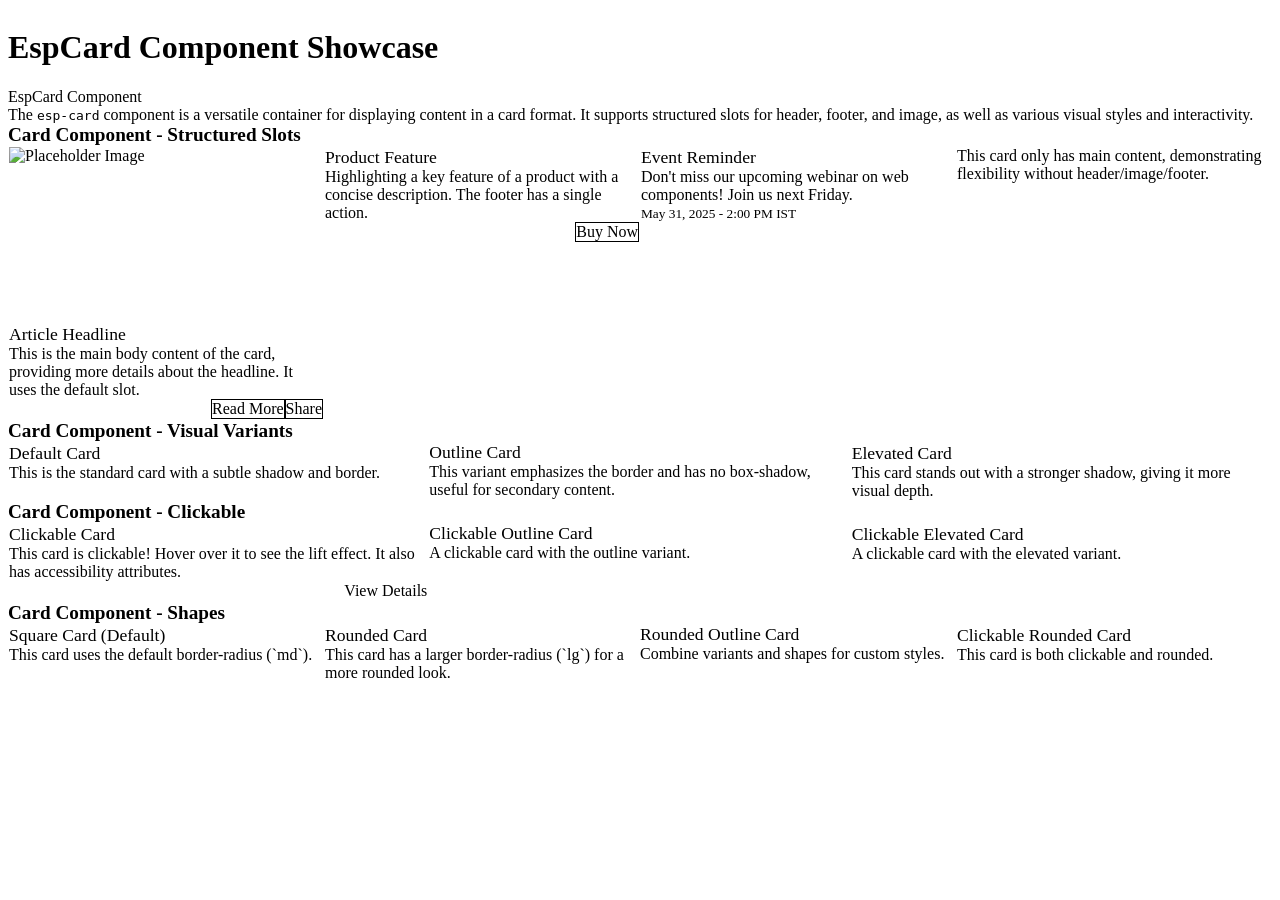
==== commit e5425931: "feat: enhance esp-button and esp-card styles for improved accessibility and user experience" ====
--- a/src/index.html
+++ b/src/index.html
@@ -4,12 +4,65 @@
     <meta charset="UTF-8" />
     <meta name="viewport" content="width=device-width, initial-scale=1.0" />
     <title>EspButton & EspCard Component Showcase</title>
-    <link rel="stylesheet" href="style.css" />
+    <link rel="shortcut icon" href="favicon.ico" type="image/x-icon" />
+    <link
+      rel="stylesheet"
+      href="https://unpkg.com/@espirion/espirion-themes@1.0.3/dist/espirion-themes.css"
+    />
     <style>
       body {
         display: flex;
         flex-direction: column;
         gap: var(--esp-spacing-md);
+      }
+
+      section {
+        background-color: var(--esp-color-background);
+        /* Example of section background */
+        border: 1px solid var(--esp-color-border);
+        padding: var(--esp-spacing-md);
+        border-radius: var(--esp-border-radius-lg);
+        display: flex;
+        gap: var(--esp-spacing-sm);
+        align-items: center;
+        flex-wrap: wrap;
+        box-shadow: var(--esp-shadow-md);
+      }
+
+      section h2 {
+        width: 100%;
+        margin-top: 0;
+        color: var(--esp-color-text);
+        font-size: 1.2rem;
+        border-bottom: 1px dashed var(--esp-color-border);
+        padding-bottom: var(--esp-spacing-sm);
+        margin-bottom: var(--esp-spacing-md);
+      }
+
+      section h3 {
+        /* Added for sub-headings in showcase */
+        margin-top: 0;
+        color: var(--esp-color-text);
+        font-size: 1.1rem;
+        margin-bottom: var(--esp-spacing-sm);
+      }
+
+      .border-bottom {
+        border-bottom: 1px solid var(--esp-color-border);
+      }
+
+      .border-bottom-dashed {
+        border-bottom: 1px dashed var(--esp-color-border);
+      }
+
+      esp-card {
+        .section-header {
+          color: var(--esp-color-text);
+          padding-right: 0px;
+          padding-left: 0px;
+          margin-right: var(--esp-spacing-md);
+          margin-left: var(--esp-spacing-md);
+        }
       }
 
       /* Styles for card grids within the section to give them space */
@@ -37,7 +90,7 @@
       }
     </style>
   </head>
-  <body data-theme="dark">
+  <body data-theme="github-light">
     <h1 class="text-align-center">EspCard Component Showcase</h1>
 
     <esp-card shape="rounded" variant="outline">
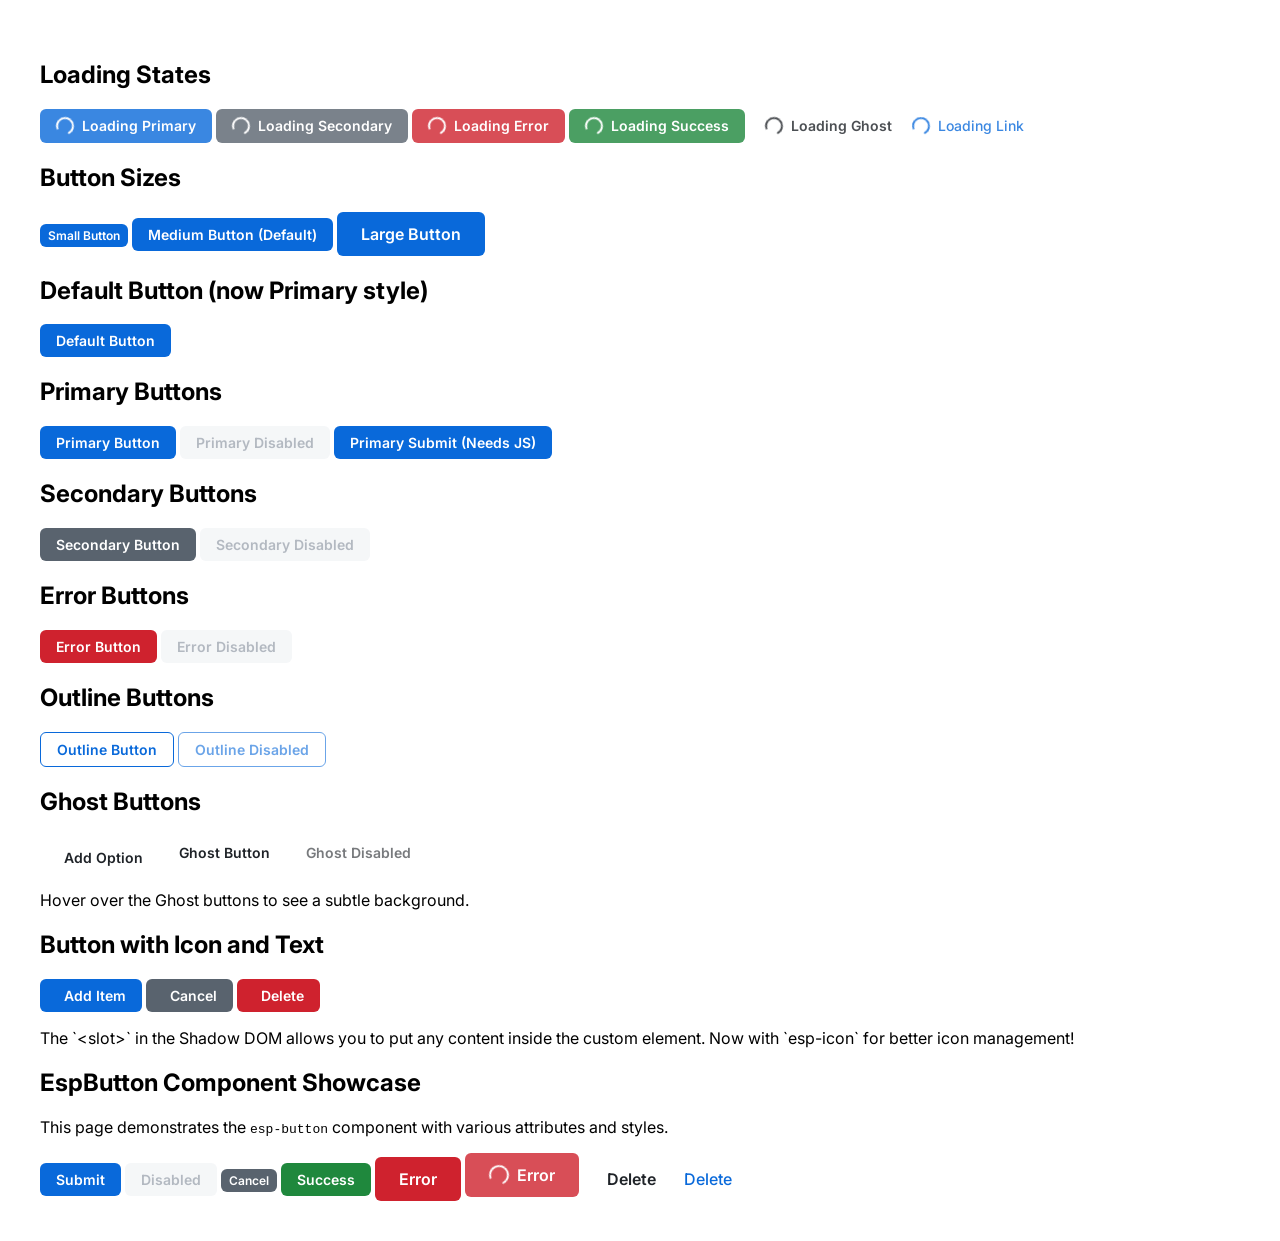
==== commit bed76c82: "feat: implement esp-button component with customizable variants, sizes, and loading states" ====
--- a/src/index.html
+++ b/src/index.html
@@ -6,225 +6,111 @@
     <title>EspButton & EspCard Component Showcase</title>
     <link rel="shortcut icon" href="favicon.ico" type="image/x-icon" />
     <link
+      href="https://fonts.googleapis.com/css2?family=Inter:wght@400;600&display=swap"
       rel="stylesheet"
-      href="https://unpkg.com/@espirion/espirion-themes@1.0.3/dist/espirion-themes.css"
     />
-    <style>
-      body {
-        display: flex;
-        flex-direction: column;
-        gap: var(--esp-spacing-md);
-      }
-
-      section {
-        background-color: var(--esp-color-background);
-        /* Example of section background */
-        border: 1px solid var(--esp-color-border);
-        padding: var(--esp-spacing-md);
-        border-radius: var(--esp-border-radius-lg);
-        display: flex;
-        gap: var(--esp-spacing-sm);
-        align-items: center;
-        flex-wrap: wrap;
-        box-shadow: var(--esp-shadow-md);
-      }
-
-      section h2 {
-        width: 100%;
-        margin-top: 0;
-        color: var(--esp-color-text);
-        font-size: 1.2rem;
-        border-bottom: 1px dashed var(--esp-color-border);
-        padding-bottom: var(--esp-spacing-sm);
-        margin-bottom: var(--esp-spacing-md);
-      }
-
-      section h3 {
-        /* Added for sub-headings in showcase */
-        margin-top: 0;
-        color: var(--esp-color-text);
-        font-size: 1.1rem;
-        margin-bottom: var(--esp-spacing-sm);
-      }
-
-      .border-bottom {
-        border-bottom: 1px solid var(--esp-color-border);
-      }
-
-      .border-bottom-dashed {
-        border-bottom: 1px dashed var(--esp-color-border);
-      }
-
-      esp-card {
-        .section-header {
-          color: var(--esp-color-text);
-          padding-right: 0px;
-          padding-left: 0px;
-          margin-right: var(--esp-spacing-md);
-          margin-left: var(--esp-spacing-md);
-        }
-      }
-
-      /* Styles for card grids within the section to give them space */
-      .card-grid {
-        display: grid;
-        grid-template-columns: repeat(auto-fit, minmax(280px, 1fr));
-        gap: var(--esp-spacing-md);
-        width: 100%;
-      }
-      /* Styling for content *inside* esp-card (optional, for examples) */
-      esp-card h3 {
-        margin-top: 0;
-        margin-bottom: var(--esp-spacing-xs);
-        color: var(--esp-color-text);
-      }
-      esp-card p {
-        margin-top: 0;
-        margin-bottom: 0;
-      }
-      /* Ensure image in card fits its container */
-      esp-card img {
-        max-width: 100%;
-        height: auto;
-        display: block;
-      }
-    </style>
   </head>
-  <body data-theme="github-light">
-    <h1 class="text-align-center">EspCard Component Showcase</h1>
-
-    <esp-card shape="rounded" variant="outline">
+  <body style="font-family: Inter, sans-serif; padding: 2rem">
+    <section>
       <h2 slot="header" class="section-header border-bottom-dashed">
-        EspCard Component
+        Loading States
       </h2>
-      <p>
-        The <code>esp-card</code> component is a versatile container for
-        displaying content in a card format. It supports structured slots for
-        header, footer, and image, as well as various visual styles and
-        interactivity.
-      </p>
-    </esp-card>
-    <section>
-      <h2>Card Component - Structured Slots</h2>
-      <div class="card-grid">
-        <esp-card>
-          <img
-            slot="image"
-            src="https://img.daisyui.com/images/stock/photo-1606107557195-0e29a4b5b4aa.webp"
-            alt="Placeholder Image"
-          />
-          <h3 slot="header" class="mb-0">Article Headline</h3>
-          <p>
-            This is the main body content of the card, providing more details
-            about the headline. It uses the default slot.
-          </p>
-          <div slot="footer">
-            <esp-button size="small" variant="outline">Read More</esp-button>
-            <esp-button size="small" variant="primary">Share</esp-button>
-          </div>
-        </esp-card>
-        <esp-card>
-          <h3 slot="header">Product Feature</h3>
-          <p>
-            Highlighting a key feature of a product with a concise description.
-            The footer has a single action.
-          </p>
-          <div slot="footer">
-            <esp-button size="small" variant="primary">Buy Now</esp-button>
-          </div>
-        </esp-card>
-        <esp-card>
-          <h3 slot="header">Event Reminder</h3>
-          <p>
-            Don't miss our upcoming webinar on web components! Join us next
-            Friday.
-          </p>
-          <p>
-            <small>May 31, 2025 - 2:00 PM IST</small>
-          </p>
-        </esp-card>
-        <esp-card>
-          <p>
-            This card only has main content, demonstrating flexibility without
-            header/image/footer.
-          </p>
-        </esp-card>
+      <div>
+        <esp-button loading>Loading Primary</esp-button>
+        <esp-button loading variant="secondary">Loading Secondary</esp-button>
+        <esp-button loading variant="error">Loading Error</esp-button>
+        <esp-button loading variant="success">Loading Success</esp-button>
+        <esp-button loading variant="ghost">Loading Ghost</esp-button>
+        <esp-button loading variant="link">Loading Link</esp-button>
       </div>
     </section>
 
     <section>
-      <h2>Card Component - Visual Variants</h2>
-      <div class="card-grid">
-        <esp-card>
-          <h3 slot="header">Default Card</h3>
-          <p>This is the standard card with a subtle shadow and border.</p>
-        </esp-card>
-        <esp-card variant="outline">
-          <h3 slot="header">Outline Card</h3>
-          <p>
-            This variant emphasizes the border and has no box-shadow, useful for
-            secondary content.
-          </p>
-        </esp-card>
-        <esp-card variant="elevated">
-          <h3 slot="header">Elevated Card</h3>
-          <p>
-            This card stands out with a stronger shadow, giving it more visual
-            depth.
-          </p>
-        </esp-card>
+      <h2 slot="header" class="section-header border-bottom-dashed">
+        Button Sizes
+      </h2>
+      <div>
+        <esp-button size="small">Small Button</esp-button>
+        <esp-button>Medium Button (Default)</esp-button>
+        <esp-button size="large">Large Button</esp-button>
       </div>
+    </section>
+    <section>
+      <h2>Default Button (now Primary style)</h2>
+      <esp-button>Default Button</esp-button>
     </section>
 
     <section>
-      <h2>Card Component - Clickable</h2>
-      <div class="card-grid">
-        <esp-card clickable>
-          <h3 slot="header">Clickable Card</h3>
-          <p>
-            This card is clickable! Hover over it to see the lift effect. It
-            also has accessibility attributes.
-          </p>
-          <div slot="footer">
-            <esp-button size="small" variant="invisible"
-              >View Details</esp-button
-            >
-          </div>
-        </esp-card>
-        <esp-card clickable variant="outline">
-          <h3 slot="header">Clickable Outline Card</h3>
-          <p>A clickable card with the outline variant.</p>
-        </esp-card>
-        <esp-card clickable variant="elevated">
-          <h3 slot="header">Clickable Elevated Card</h3>
-          <p>A clickable card with the elevated variant.</p>
-        </esp-card>
-      </div>
+      <h2>Primary Buttons</h2>
+      <esp-button variant="primary">Primary Button</esp-button>
+      <esp-button variant="primary" disabled>Primary Disabled</esp-button>
+      <esp-button variant="primary" type="submit"
+        >Primary Submit (Needs JS)</esp-button
+      >
     </section>
 
     <section>
-      <h2>Card Component - Shapes</h2>
-      <div class="card-grid">
-        <esp-card>
-          <h3 slot="header">Square Card (Default)</h3>
-          <p>This card uses the default border-radius (`md`).</p>
-        </esp-card>
-        <esp-card shape="rounded">
-          <h3 slot="header">Rounded Card</h3>
-          <p>
-            This card has a larger border-radius (`lg`) for a more rounded look.
-          </p>
-        </esp-card>
-        <esp-card variant="outline" shape="rounded">
-          <h3 slot="header">Rounded Outline Card</h3>
-          <p>Combine variants and shapes for custom styles.</p>
-        </esp-card>
-        <esp-card clickable shape="rounded">
-          <h3 slot="header">Clickable Rounded Card</h3>
-          <p>This card is both clickable and rounded.</p>
-        </esp-card>
-      </div>
+      <h2>Secondary Buttons</h2>
+      <esp-button variant="secondary">Secondary Button</esp-button>
+      <esp-button variant="secondary" disabled>Secondary Disabled</esp-button>
     </section>
-    <script type="module" src="index.js"></script>
+
+    <section>
+      <h2>Error Buttons</h2>
+      <esp-button variant="error">Error Button</esp-button>
+      <esp-button variant="error" disabled>Error Disabled</esp-button>
+    </section>
+
+    <section>
+      <h2>Outline Buttons</h2>
+      <esp-button variant="outline">Outline Button</esp-button>
+      <esp-button variant="outline" disabled>Outline Disabled</esp-button>
+    </section>
+
+    <section>
+      <h2>Ghost Buttons</h2>
+      <esp-button variant="ghost">
+        <esp-icon name="plus"></esp-icon> Add Option
+      </esp-button>
+      <esp-button variant="ghost">Ghost Button</esp-button>
+      <esp-button variant="ghost" disabled>Ghost Disabled</esp-button>
+      <p>Hover over the Ghost buttons to see a subtle background.</p>
+    </section>
+
+    <section>
+      <h2>Button with Icon and Text</h2>
+      <esp-button variant="primary">
+        <esp-icon name="plus"></esp-icon> Add Item
+      </esp-button>
+      <esp-button variant="secondary">
+        <esp-icon name="cancel"></esp-icon> Cancel
+      </esp-button>
+      <esp-button variant="error">
+        <esp-icon name="trash"></esp-icon> Delete
+      </esp-button>
+      <p>
+        The `&lt;slot&gt;` in the Shadow DOM allows you to put any content
+        inside the custom element. Now with `esp-icon` for better icon
+        management!
+      </p>
+    </section>
+
+    <section class="esp-button">
+      <h1>EspButton Component Showcase</h1>
+      <p>
+        This page demonstrates the <code>esp-button</code> component with
+        various attributes and styles.
+      </p>
+      <esp-button variant="primary" size="medium">Submit</esp-button>
+      <esp-button variant="primary" disabled size="medium">Disabled</esp-button>
+      <esp-button variant="secondary" size="small">Cancel</esp-button>
+      <esp-button variant="success">Success</esp-button>
+      <esp-button variant="error" size="large">Error</esp-button>
+      <esp-button variant="error" size="large" loading>Error</esp-button>
+      <esp-button variant="ghost" size="large">Delete</esp-button>
+      <esp-button variant="link" size="large">Delete</esp-button>
+    </section>
+
+    <script type="module" src="esp-core.js"></script>
   </body>
 </html>
